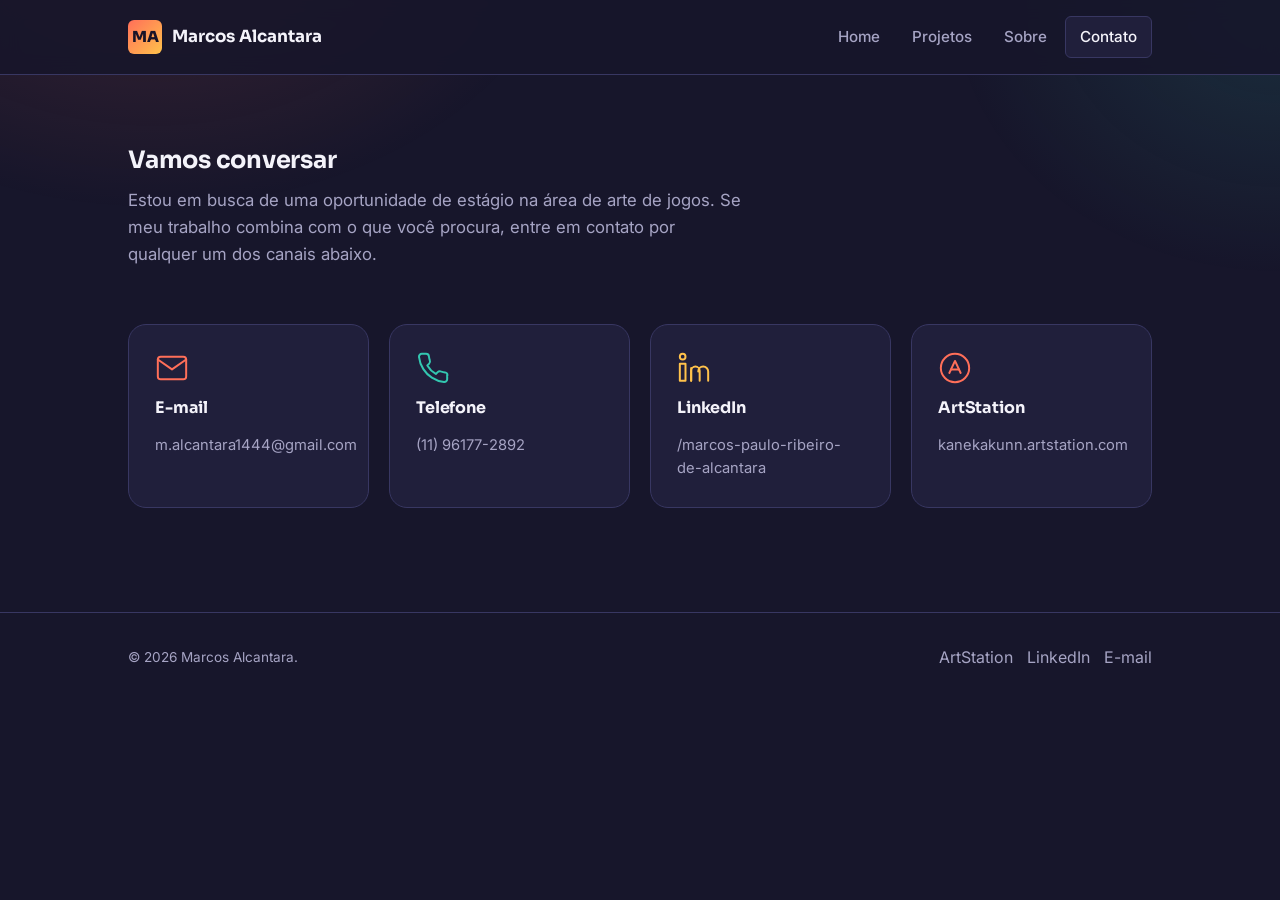
==== contato.html @ 63ec93e1 "Teste do Portfolio" ====
<!DOCTYPE html>
<html lang="pt-BR">
<head>
<meta charset="UTF-8">
<meta name="viewport" content="width=device-width, initial-scale=1.0">
<title>Contato — Marcos Alcantara</title>
<meta name="description" content="Fale com Marcos Alcantara — e-mail, telefone, LinkedIn e ArtStation.">
<link rel="stylesheet" href="css/style.css">
</head>
<body>

<header class="site-header">
  <div class="wrap">
    <a href="index.html" class="logo-mark">
      <span class="badge">MA</span>
      Marcos Alcantara
    </a>
    <button class="nav-toggle" aria-label="Abrir menu" aria-expanded="false">
      <svg width="20" height="20" viewBox="0 0 24 24" fill="none" stroke="currentColor" stroke-width="1.8" stroke-linecap="round"><line x1="3" y1="6" x2="21" y2="6"/><line x1="3" y1="12" x2="21" y2="12"/><line x1="3" y1="18" x2="21" y2="18"/></svg>
    </button>
    <nav class="main-nav">
      <a href="index.html">Home</a>
      <a href="projetos.html">Projetos</a>
      <a href="sobre.html">Sobre</a>
      <a href="contato.html" class="active">Contato</a>
    </nav>
  </div>
</header>

<main>
  <section class="page-head">
    <div class="wrap">
      <h1>Vamos conversar</h1>
      <p class="lead">Estou em busca de uma oportunidade de estágio na área de arte de jogos. Se meu trabalho combina com o que você procura, entre em contato por qualquer um dos canais abaixo.</p>
    </div>
  </section>

  <section class="section" style="padding-top:20px;">
    <div class="wrap">
      <div class="contact-grid">

        <div class="contact-card">
          <div class="icon icon-coral">
            <svg width="34" height="34" viewBox="0 0 24 24" fill="none" stroke="currentColor" stroke-width="1.4" stroke-linecap="round" stroke-linejoin="round">
              <rect x="2" y="4" width="20" height="16" rx="2"/>
              <path d="M2 6 L12 13 L22 6"/>
            </svg>
          </div>
          <h4>E-mail</h4>
          <a href="mailto:m.alcantara1444@gmail.com">m.alcantara1444@gmail.com</a>
        </div>

        <div class="contact-card">
          <div class="icon icon-teal">
            <svg width="34" height="34" viewBox="0 0 24 24" fill="none" stroke="currentColor" stroke-width="1.4" stroke-linecap="round" stroke-linejoin="round">
              <path d="M22 16.9v3a2 2 0 0 1-2.2 2 19.8 19.8 0 0 1-8.6-3.1 19.5 19.5 0 0 1-6-6 19.8 19.8 0 0 1-3.1-8.7A2 2 0 0 1 4.1 2h3a2 2 0 0 1 2 1.7c.1 1.1.4 2.1.7 3.1a2 2 0 0 1-.5 2.1L8 10.2a16 16 0 0 0 6 6l1.3-1.3a2 2 0 0 1 2.1-.5c1 .3 2 .6 3.1.7a2 2 0 0 1 1.7 2Z"/>
            </svg>
          </div>
          <h4>Telefone</h4>
          <span class="value">(11) 96177-2892</span>
        </div>

        <div class="contact-card">
          <div class="icon icon-gold">
            <svg width="34" height="34" viewBox="0 0 24 24" fill="none" stroke="currentColor" stroke-width="1.4" stroke-linecap="round" stroke-linejoin="round">
              <rect x="2" y="9" width="4" height="12"/>
              <circle cx="4" cy="4" r="2"/>
              <path d="M10 21v-7a3 3 0 0 1 6 0v7"/>
              <path d="M10 12v9"/>
              <path d="M22 21v-6.5a3.5 3.5 0 0 0-7 0"/>
            </svg>
          </div>
          <h4>LinkedIn</h4>
          <a href="https://www.linkedin.com/in/marcos-paulo-ribeiro-de-alcantara-ab0088299" target="_blank" rel="noopener">/marcos-paulo-ribeiro-de-alcantara</a>
        </div>

        <div class="contact-card">
          <div class="icon icon-coral">
            <svg width="34" height="34" viewBox="0 0 24 24" fill="none" stroke="currentColor" stroke-width="1.4" stroke-linecap="round" stroke-linejoin="round">
              <circle cx="12" cy="12" r="10"/>
              <path d="M8 15.5 L12 7 L16 15.5"/>
              <path d="M9.2 13 L14.8 13"/>
            </svg>
          </div>
          <h4>ArtStation</h4>
          <a href="https://kanekakunn.artstation.com" target="_blank" rel="noopener">kanekakunn.artstation.com</a>
        </div>

      </div>
    </div>
  </section>
</main>

<footer class="site-footer">
  <div class="wrap">
    <p>&copy; 2026 Marcos Alcantara.</p>
    <div class="footer-socials">
      <a href="https://kanekakunn.artstation.com" target="_blank" rel="noopener">ArtStation</a>
      <a href="https://www.linkedin.com/in/marcos-paulo-ribeiro-de-alcantara-ab0088299" target="_blank" rel="noopener">LinkedIn</a>
      <a href="mailto:m.alcantara1444@gmail.com">E-mail</a>
    </div>
  </div>
</footer>

<script src="js/main.js"></script>
</body>
</html>
---- css/style.css ----
/* ==========================================================
   Marcos Alcantara — Portfólio
   Paleta: noite indigo + acentos coral/teal/ouro
   Tipografia: Sora (display) + Inter (texto)
   ========================================================== */

@import url('https://fonts.googleapis.com/css2?family=Sora:wght@400;600;700;800&family=Inter:wght@400;500;600&display=swap');

:root {
  --bg: #17162B;
  --bg-panel: #201F3B;
  --bg-panel-alt: #262547;
  --border: #383762;

  --text: #F4F3FA;
  --text-muted: #A6A4C4;

  --coral: #FF6F59;
  --coral-dim: #4A2E2C;
  --teal: #33C7B0;
  --teal-dim: #1C3B37;
  --gold: #FFC24B;
  --gold-dim: #4A3A1E;

  --radius-sm: 6px;
  --radius-md: 10px;
  --radius-lg: 18px;

  --maxw: 1080px;
}

* { box-sizing: border-box; }

html {
  scroll-behavior: smooth;
}

body {
  margin: 0;
  background: var(--bg);
  color: var(--text);
  font-family: 'Inter', system-ui, sans-serif;
  font-size: 16px;
  line-height: 1.6;
  -webkit-font-smoothing: antialiased;
}

body::before {
  content: '';
  position: fixed;
  inset: 0;
  background:
    radial-gradient(ellipse 700px 500px at 12% -10%, rgba(255,111,89,0.16), transparent 60%),
    radial-gradient(ellipse 600px 500px at 100% 0%, rgba(51,199,176,0.14), transparent 55%);
  pointer-events: none;
  z-index: 0;
}

h1, h2, h3, h4 {
  font-family: 'Sora', sans-serif;
  font-weight: 700;
  line-height: 1.15;
  margin: 0 0 0.5em;
  letter-spacing: -0.01em;
}

p { margin: 0 0 1em; color: var(--text-muted); max-width: 62ch; }

a {
  color: var(--coral);
  text-decoration: none;
}
a:hover { text-decoration: underline; }

img, svg { display: block; max-width: 100%; }

:focus-visible {
  outline: 2px solid var(--gold);
  outline-offset: 3px;
}

.wrap {
  max-width: var(--maxw);
  margin: 0 auto;
  padding: 0 28px;
  position: relative;
  z-index: 1;
}

/* ---------- Header / Nav ---------- */

.site-header {
  position: sticky;
  top: 0;
  z-index: 20;
  background: rgba(23, 22, 43, 0.86);
  backdrop-filter: blur(10px);
  border-bottom: 1px solid var(--border);
}

.site-header .wrap {
  display: flex;
  align-items: center;
  justify-content: space-between;
  padding-top: 16px;
  padding-bottom: 16px;
}

.logo-mark {
  display: flex;
  align-items: center;
  gap: 10px;
  font-family: 'Sora', sans-serif;
  font-weight: 700;
  font-size: 1.05rem;
  color: var(--text);
}

.logo-mark .badge {
  width: 34px;
  height: 34px;
  border-radius: var(--radius-sm);
  background: linear-gradient(135deg, var(--coral), var(--gold));
  display: flex;
  align-items: center;
  justify-content: center;
  font-family: 'Sora', sans-serif;
  font-weight: 800;
  color: #1A1428;
  font-size: 0.95rem;
}

nav.main-nav {
  display: flex;
  gap: 4px;
  align-items: center;
}

nav.main-nav a {
  color: var(--text-muted);
  font-weight: 500;
  font-size: 0.95rem;
  padding: 8px 14px;
  border-radius: var(--radius-sm);
  text-decoration: none;
  transition: color .15s ease, background .15s ease;
}

nav.main-nav a:hover {
  color: var(--text);
  background: var(--bg-panel-alt);
}

nav.main-nav a.active {
  color: var(--text);
  background: var(--bg-panel);
  border: 1px solid var(--border);
}

.nav-toggle {
  display: none;
  background: none;
  border: 1px solid var(--border);
  border-radius: var(--radius-sm);
  color: var(--text);
  padding: 8px 10px;
  cursor: pointer;
}

/* ---------- Hero ---------- */

.hero {
  padding: 92px 0 64px;
}

.hero .kicker {
  display: inline-flex;
  align-items: center;
  gap: 8px;
  color: var(--teal);
  font-weight: 600;
  font-size: 0.95rem;
  margin-bottom: 18px;
}

.hero .kicker .dot {
  width: 8px;
  height: 8px;
  border-radius: 50%;
  background: var(--teal);
  box-shadow: 0 0 0 4px var(--teal-dim);
}

.hero h1 {
  font-size: clamp(2.2rem, 5vw, 3.6rem);
  max-width: 15ch;
}

.hero p.lead {
  font-size: 1.15rem;
  max-width: 52ch;
  color: var(--text-muted);
}

.hero-actions {
  display: flex;
  gap: 14px;
  margin-top: 30px;
  flex-wrap: wrap;
}

.btn {
  display: inline-flex;
  align-items: center;
  gap: 8px;
  padding: 13px 22px;
  border-radius: var(--radius-md);
  font-weight: 600;
  font-size: 0.95rem;
  text-decoration: none;
  border: 1px solid transparent;
  cursor: pointer;
  transition: transform .15s ease, background .15s ease, border-color .15s ease;
}

.btn:hover { text-decoration: none; transform: translateY(-1px); }

.btn-primary {
  background: var(--coral);
  color: #1A1428;
}
.btn-primary:hover { background: #ff8570; }

.btn-secondary {
  background: transparent;
  border-color: var(--border);
  color: var(--text);
}
.btn-secondary:hover { border-color: var(--teal); color: var(--teal); }

/* ---------- Highlight strip ---------- */

.highlights {
  display: grid;
  grid-template-columns: repeat(3, 1fr);
  gap: 20px;
  padding: 20px 0 84px;
}

.highlight-card {
  background: var(--bg-panel);
  border: 1px solid var(--border);
  border-radius: var(--radius-lg);
  padding: 24px;
}

.highlight-card .icon {
  width: 40px;
  height: 40px;
  margin-bottom: 16px;
}

.highlight-card h3 {
  font-size: 1.05rem;
  margin-bottom: 8px;
}

.highlight-card p { font-size: 0.92rem; margin-bottom: 0; }

/* ---------- Section shared ---------- */

.section {
  padding: 64px 0;
}

.section-head {
  margin-bottom: 40px;
  max-width: 60ch;
}

.section-head h2 {
  font-size: clamp(1.7rem, 3.4vw, 2.3rem);
}

/* ---------- Project cards ---------- */

.project-grid {
  display: grid;
  grid-template-columns: repeat(auto-fit, minmax(300px, 1fr));
  gap: 26px;
}

.project-card {
  background: var(--bg-panel);
  border: 1px solid var(--border);
  border-radius: var(--radius-lg);
  overflow: hidden;
  display: flex;
  flex-direction: column;
  transition: border-color .15s ease, transform .15s ease;
}

.project-card:hover {
  border-color: var(--coral);
  transform: translateY(-3px);
}

.project-thumb {
  aspect-ratio: 16 / 10;
  display: flex;
  align-items: center;
  justify-content: center;
  position: relative;
  color: rgba(255,255,255,0.75);
  font-family: 'Sora', sans-serif;
  font-weight: 700;
  font-size: 0.85rem;
  letter-spacing: 0.02em;
}

.project-thumb.t-coral { background: linear-gradient(135deg, #3a2437, #522f2c); }
.project-thumb.t-teal { background: linear-gradient(135deg, #1c3b3f, #1a2f45); }
.project-thumb.t-gold { background: linear-gradient(135deg, #3f3320, #3a2b1e); }

.project-thumb .ph-icon {
  width: 46px;
  height: 46px;
  opacity: 0.9;
}

.project-thumb .ph-label {
  position: absolute;
  bottom: 12px;
  left: 14px;
  font-size: 0.72rem;
  color: rgba(244,243,250,0.55);
  font-family: 'Inter', sans-serif;
  font-weight: 500;
}

.project-body {
  padding: 22px 24px 24px;
  display: flex;
  flex-direction: column;
  flex: 1;
}

.project-tags {
  display: flex;
  gap: 8px;
  flex-wrap: wrap;
  margin-bottom: 12px;
}

.tag {
  font-size: 0.75rem;
  font-weight: 600;
  padding: 4px 10px;
  border-radius: 999px;
  border: 1px solid var(--border);
  color: var(--text-muted);
}

.tag.tag-coral { color: var(--coral); border-color: var(--coral-dim); background: rgba(255,111,89,0.08); }
.tag.tag-teal { color: var(--teal); border-color: var(--teal-dim); background: rgba(51,199,176,0.08); }
.tag.tag-gold { color: var(--gold); border-color: var(--gold-dim); background: rgba(255,194,75,0.08); }

.project-body h3 { font-size: 1.2rem; margin-bottom: 8px; }
.project-body p { font-size: 0.93rem; margin-bottom: 14px; }

.project-status {
  margin-top: auto;
  font-size: 0.82rem;
  color: var(--text-muted);
  display: flex;
  align-items: center;
  gap: 7px;
}

.project-status .dot {
  width: 7px;
  height: 7px;
  border-radius: 50%;
  background: var(--teal);
}

/* ---------- Sobre: bio + timeline + skills ---------- */

.about-grid {
  display: grid;
  grid-template-columns: 1.1fr 1fr;
  gap: 56px;
  align-items: start;
}

@media (max-width: 760px) {
  .about-grid { grid-template-columns: 1fr; }
}

.bio p { font-size: 1.02rem; }

.soft-skills {
  display: flex;
  gap: 10px;
  flex-wrap: wrap;
  margin-top: 20px;
}

.soft-skills span {
  font-size: 0.85rem;
  font-weight: 600;
  padding: 7px 14px;
  border-radius: 999px;
  background: var(--bg-panel);
  border: 1px solid var(--border);
  color: var(--text);
}

.timeline {
  list-style: none;
  margin: 0;
  padding: 0;
  border-left: 2px solid var(--border);
}

.timeline li {
  position: relative;
  padding: 0 0 32px 26px;
}

.timeline li:last-child { padding-bottom: 0; }

.timeline li::before {
  content: '';
  position: absolute;
  left: -7px;
  top: 4px;
  width: 12px;
  height: 12px;
  border-radius: 50%;
  background: var(--bg);
  border: 2px solid var(--coral);
}

.timeline .period {
  font-size: 0.8rem;
  color: var(--teal);
  font-weight: 600;
  margin-bottom: 4px;
}

.timeline h4 { font-size: 1.02rem; margin-bottom: 4px; }
.timeline p { font-size: 0.88rem; margin-bottom: 0; }

/* ---------- Skills grid ---------- */

.skills-grid {
  display: grid;
  grid-template-columns: repeat(auto-fit, minmax(150px, 1fr));
  gap: 16px;
  margin-top: 44px;
}

.skill-item {
  background: var(--bg-panel);
  border: 1px solid var(--border);
  border-radius: var(--radius-md);
  padding: 18px;
}

.skill-item .icon { width: 26px; height: 26px; margin-bottom: 12px; }
.skill-item h4 { font-size: 0.92rem; margin-bottom: 4px; }
.skill-item .level { font-size: 0.78rem; color: var(--text-muted); }

.cert-list {
  margin-top: 44px;
}

.cert-list ul {
  list-style: none;
  margin: 0;
  padding: 0;
  display: flex;
  flex-direction: column;
  gap: 10px;
}

.cert-list li {
  font-size: 0.9rem;
  color: var(--text-muted);
  padding-left: 20px;
  position: relative;
}

.cert-list li::before {
  content: '';
  position: absolute;
  left: 0;
  top: 8px;
  width: 6px;
  height: 6px;
  border-radius: 50%;
  background: var(--gold);
}

/* ---------- Contato ---------- */

.contact-grid {
  display: grid;
  grid-template-columns: repeat(auto-fit, minmax(240px, 1fr));
  gap: 20px;
}

.contact-card {
  background: var(--bg-panel);
  border: 1px solid var(--border);
  border-radius: var(--radius-lg);
  padding: 26px;
  display: flex;
  flex-direction: column;
  gap: 14px;
  transition: border-color .15s ease, transform .15s ease;
}

.contact-card:hover { border-color: var(--teal); transform: translateY(-2px); }

.contact-card .icon {
  width: 34px;
  height: 34px;
}

.contact-card h4 { font-size: 1rem; margin-bottom: 2px; }
.contact-card a, .contact-card span.value {
  font-size: 0.92rem;
  color: var(--text-muted);
}
.contact-card a:hover { color: var(--teal); }

/* ---------- Footer ---------- */

.site-footer {
  border-top: 1px solid var(--border);
  padding: 32px 0;
  margin-top: 40px;
}

.site-footer .wrap {
  display: flex;
  justify-content: space-between;
  align-items: center;
  flex-wrap: wrap;
  gap: 12px;
}

.site-footer p {
  font-size: 0.85rem;
  margin: 0;
  color: var(--text-muted);
}

.footer-socials {
  display: flex;
  gap: 14px;
}

.footer-socials a { color: var(--text-muted); }
.footer-socials a:hover { color: var(--coral); }

/* ---------- Page intro entrance (single orchestrated moment) ---------- */

.hero > *, .page-head > * {
  opacity: 0;
  transform: translateY(10px);
  animation: rise 0.6s ease forwards;
}
.hero .kicker { animation-delay: 0.02s; }
.hero h1 { animation-delay: 0.08s; }
.hero p.lead { animation-delay: 0.16s; }
.hero-actions { animation-delay: 0.24s; }
.page-head h1 { animation-delay: 0.02s; }
.page-head p { animation-delay: 0.1s; }

@keyframes rise {
  to { opacity: 1; transform: translateY(0); }
}

@media (prefers-reduced-motion: reduce) {
  .hero > *, .page-head > * {
    animation: none;
    opacity: 1;
    transform: none;
  }
  html { scroll-behavior: auto; }
}

/* ---------- Page head (non-home pages) ---------- */

.page-head {
  padding: 72px 0 20px;
}

.page-head p.lead {
  font-size: 1.05rem;
  color: var(--text-muted);
  max-width: 56ch;
}

/* ---------- Icon color utilities ---------- */

.icon-coral { color: var(--coral); }
.icon-teal { color: var(--teal); }
.icon-gold { color: var(--gold); }

.icon svg { stroke: currentColor; }

/* ---------- Responsive ---------- */

@media (max-width: 780px) {
  .highlights { grid-template-columns: 1fr; padding-bottom: 56px; }

  nav.main-nav {
    position: fixed;
    top: 66px;
    left: 0;
    right: 0;
    background: var(--bg-panel);
    border-bottom: 1px solid var(--border);
    flex-direction: column;
    align-items: stretch;
    padding: 10px;
    gap: 2px;
    display: none;
  }

  nav.main-nav.open { display: flex; }
  nav.main-nav a { padding: 12px 14px; }

  .nav-toggle { display: inline-flex; }

  .hero { padding: 56px 0 40px; }
  .page-head { padding: 48px 0 12px; }
}
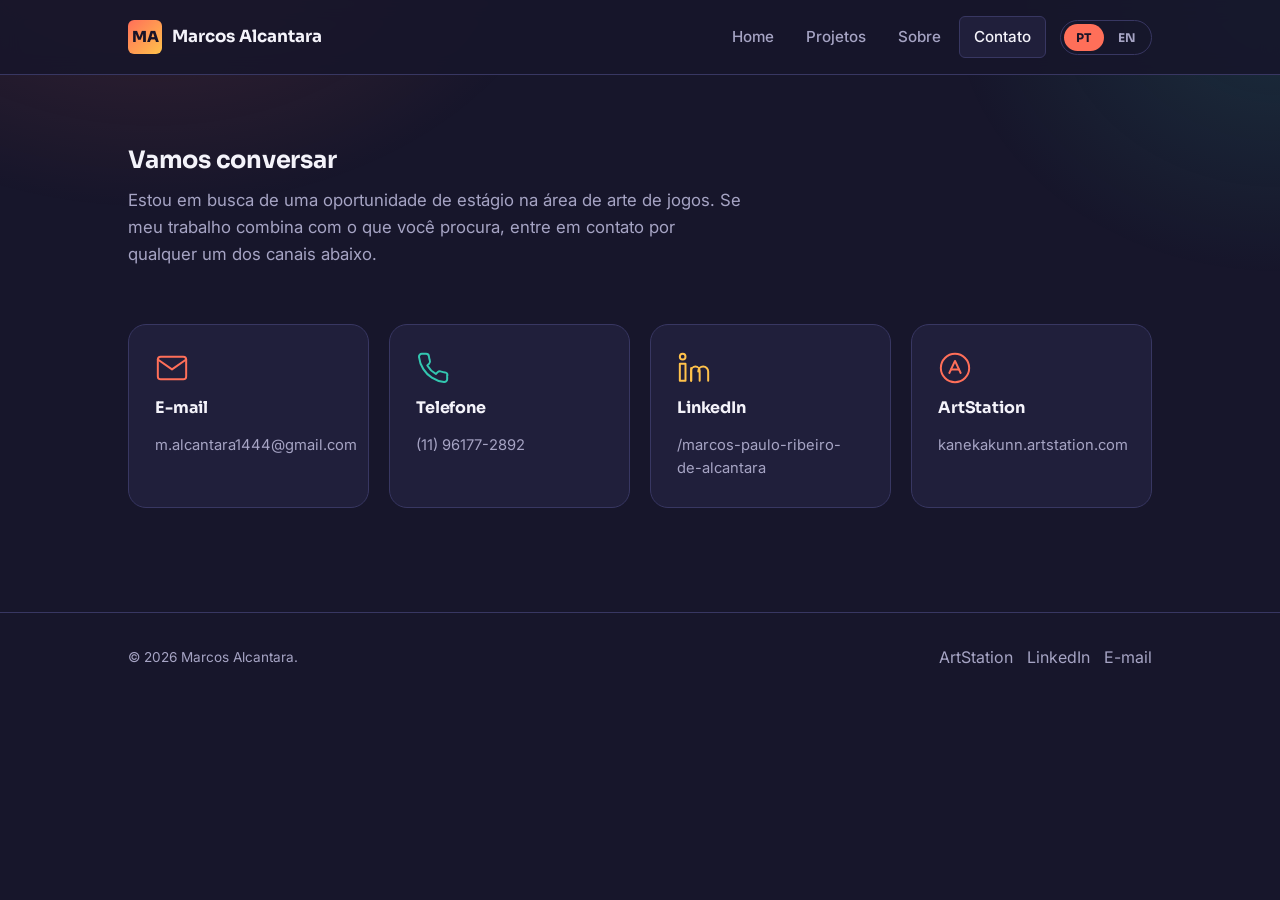
==== commit 799f872d: "Att 1.0" ====
--- a/contato.html
+++ b/contato.html
@@ -15,23 +15,29 @@
       <span class="badge">MA</span>
       Marcos Alcantara
     </a>
-    <button class="nav-toggle" aria-label="Abrir menu" aria-expanded="false">
-      <svg width="20" height="20" viewBox="0 0 24 24" fill="none" stroke="currentColor" stroke-width="1.8" stroke-linecap="round"><line x1="3" y1="6" x2="21" y2="6"/><line x1="3" y1="12" x2="21" y2="12"/><line x1="3" y1="18" x2="21" y2="18"/></svg>
-    </button>
-    <nav class="main-nav">
-      <a href="index.html">Home</a>
-      <a href="projetos.html">Projetos</a>
-      <a href="sobre.html">Sobre</a>
-      <a href="contato.html" class="active">Contato</a>
-    </nav>
+    <div class="nav-area">
+      <nav class="main-nav">
+        <a href="index.html" data-i18n="nav.home">Home</a>
+        <a href="projetos.html" data-i18n="nav.projects">Projetos</a>
+        <a href="sobre.html" data-i18n="nav.about">Sobre</a>
+        <a href="contato.html" class="active" data-i18n="nav.contact">Contato</a>
+      </nav>
+      <div class="lang-switch" role="group" aria-label="Idioma / Language">
+        <button type="button" class="lang-btn" data-lang="pt">PT</button>
+        <button type="button" class="lang-btn" data-lang="en">EN</button>
+      </div>
+      <button class="nav-toggle" aria-label="Abrir menu" aria-expanded="false">
+        <svg width="20" height="20" viewBox="0 0 24 24" fill="none" stroke="currentColor" stroke-width="1.8" stroke-linecap="round"><line x1="3" y1="6" x2="21" y2="6"/><line x1="3" y1="12" x2="21" y2="12"/><line x1="3" y1="18" x2="21" y2="18"/></svg>
+      </button>
+    </div>
   </div>
 </header>
 
 <main>
   <section class="page-head">
     <div class="wrap">
-      <h1>Vamos conversar</h1>
-      <p class="lead">Estou em busca de uma oportunidade de estágio na área de arte de jogos. Se meu trabalho combina com o que você procura, entre em contato por qualquer um dos canais abaixo.</p>
+      <h1 data-i18n="contact.h1">Vamos conversar</h1>
+      <p class="lead" data-i18n="contact.lead">Estou em busca de uma oportunidade de estágio na área de arte de jogos. Se meu trabalho combina com o que você procura, entre em contato por qualquer um dos canais abaixo.</p>
     </div>
   </section>
 
@@ -46,7 +52,7 @@
               <path d="M2 6 L12 13 L22 6"/>
             </svg>
           </div>
-          <h4>E-mail</h4>
+          <h4 data-i18n="contact.email.title">E-mail</h4>
           <a href="mailto:m.alcantara1444@gmail.com">m.alcantara1444@gmail.com</a>
         </div>
 
@@ -56,7 +62,7 @@
               <path d="M22 16.9v3a2 2 0 0 1-2.2 2 19.8 19.8 0 0 1-8.6-3.1 19.5 19.5 0 0 1-6-6 19.8 19.8 0 0 1-3.1-8.7A2 2 0 0 1 4.1 2h3a2 2 0 0 1 2 1.7c.1 1.1.4 2.1.7 3.1a2 2 0 0 1-.5 2.1L8 10.2a16 16 0 0 0 6 6l1.3-1.3a2 2 0 0 1 2.1-.5c1 .3 2 .6 3.1.7a2 2 0 0 1 1.7 2Z"/>
             </svg>
           </div>
-          <h4>Telefone</h4>
+          <h4 data-i18n="contact.phone.title">Telefone</h4>
           <span class="value">(11) 96177-2892</span>
         </div>
 
@@ -70,7 +76,7 @@
               <path d="M22 21v-6.5a3.5 3.5 0 0 0-7 0"/>
             </svg>
           </div>
-          <h4>LinkedIn</h4>
+          <h4 data-i18n="contact.linkedin.title">LinkedIn</h4>
           <a href="https://www.linkedin.com/in/marcos-paulo-ribeiro-de-alcantara-ab0088299" target="_blank" rel="noopener">/marcos-paulo-ribeiro-de-alcantara</a>
         </div>
 
@@ -82,7 +88,7 @@
               <path d="M9.2 13 L14.8 13"/>
             </svg>
           </div>
-          <h4>ArtStation</h4>
+          <h4 data-i18n="contact.artstation.title">ArtStation</h4>
           <a href="https://kanekakunn.artstation.com" target="_blank" rel="noopener">kanekakunn.artstation.com</a>
         </div>
 
@@ -93,15 +99,16 @@
 
 <footer class="site-footer">
   <div class="wrap">
-    <p>&copy; 2026 Marcos Alcantara.</p>
+    <p data-i18n="footer.rights">&copy; 2026 Marcos Alcantara.</p>
     <div class="footer-socials">
-      <a href="https://kanekakunn.artstation.com" target="_blank" rel="noopener">ArtStation</a>
-      <a href="https://www.linkedin.com/in/marcos-paulo-ribeiro-de-alcantara-ab0088299" target="_blank" rel="noopener">LinkedIn</a>
-      <a href="mailto:m.alcantara1444@gmail.com">E-mail</a>
+      <a href="https://kanekakunn.artstation.com" target="_blank" rel="noopener" data-i18n="footer.artstation">ArtStation</a>
+      <a href="https://www.linkedin.com/in/marcos-paulo-ribeiro-de-alcantara-ab0088299" target="_blank" rel="noopener" data-i18n="footer.linkedin">LinkedIn</a>
+      <a href="mailto:m.alcantara1444@gmail.com" data-i18n="footer.email">E-mail</a>
     </div>
   </div>
 </footer>
 
+<script src="js/i18n.js"></script>
 <script src="js/main.js"></script>
 </body>
 </html>
--- a/css/style.css
+++ b/css/style.css
@@ -369,7 +369,6 @@
 .project-body p { font-size: 0.93rem; margin-bottom: 14px; }
 
 .project-status {
-  margin-top: auto;
   font-size: 0.82rem;
   color: var(--text-muted);
   display: flex;
@@ -603,6 +602,76 @@
   font-size: 1.05rem;
   color: var(--text-muted);
   max-width: 56ch;
+}
+
+/* ---------- Language switch ---------- */
+
+.nav-area {
+  display: flex;
+  align-items: center;
+  gap: 14px;
+}
+
+.lang-switch {
+  display: flex;
+  align-items: center;
+  border: 1px solid var(--border);
+  border-radius: 999px;
+  padding: 3px;
+  gap: 2px;
+}
+
+.lang-btn {
+  background: none;
+  border: none;
+  color: var(--text-muted);
+  font-family: 'Sora', sans-serif;
+  font-weight: 700;
+  font-size: 0.75rem;
+  letter-spacing: 0.02em;
+  padding: 6px 12px;
+  border-radius: 999px;
+  cursor: pointer;
+  transition: background .15s ease, color .15s ease;
+}
+
+.lang-btn:hover:not(.active) { color: var(--text); }
+
+.lang-btn.active {
+  background: var(--coral);
+  color: #1A1428;
+}
+
+/* ---------- Project card CTA ---------- */
+
+.project-footer {
+  margin-top: auto;
+  display: flex;
+  align-items: center;
+  justify-content: space-between;
+  gap: 12px;
+  flex-wrap: wrap;
+}
+
+.project-link {
+  display: inline-flex;
+  align-items: center;
+  gap: 6px;
+  font-size: 0.85rem;
+  font-weight: 600;
+  color: var(--text);
+  border: 1px solid var(--border);
+  padding: 8px 14px;
+  border-radius: 999px;
+  white-space: nowrap;
+}
+
+.project-link svg { width: 14px; height: 14px; }
+
+.project-link:hover {
+  border-color: var(--coral);
+  color: var(--coral);
+  text-decoration: none;
 }
 
 /* ---------- Icon color utilities ---------- */
